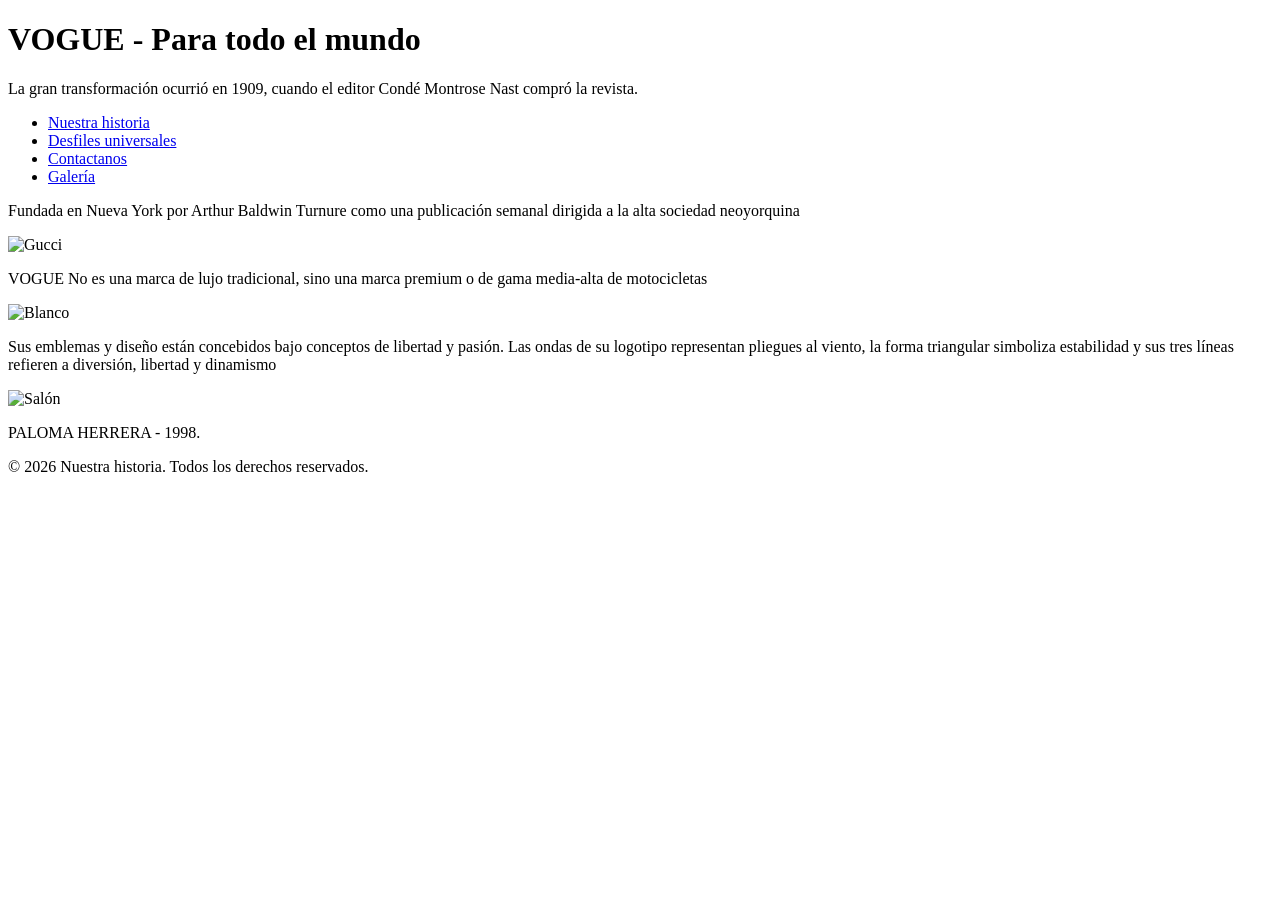
==== index.html @ 928a62a8 "Add files via upload" ====
<!DOCTYPE html>
<html lang="en">
<head>
    <meta charset="UTF-8">
    <meta name="viewport" content="width=device-width, initial-scale=1.0">
    <title>VOGUE</title>
</head>
<h1>VOGUE - Para todo el mundo </H1>
    <p>
        La gran transformación ocurrió en 1909, cuando el editor Condé Montrose Nast compró la revista.
        </p>

<body>
    <nav>   
        <ul>
            <li><a href="nuestra historia.html">Nuestra historia</a></li>
            <li><a href="desfiles universales.html">Desfiles universales</a></li>
            <li><a href="contactanos.html">Contactanos</a></li>
            <li><a href="galeria.html">Galería</a></li>
            
      </li>
        </ul>
        </nav>

    <main>
        <!--dato de color-->
        <p>  
          Fundada en Nueva York por Arthur Baldwin Turnure como una publicación semanal dirigida a la alta sociedad neoyorquina
        </p>
     
<section>
  <article>
    <img src="./pages/imagenes/gucci.png" alt="Gucci" width="1500">
    <p> 
        VOGUE No es una marca de lujo tradicional, sino una marca premium o de gama media-alta de motocicletas
    </p>


    <img src="./pages/imagenes/blanco.png" alt="Blanco" width="1500">

    <p> 
        Sus emblemas y diseño están concebidos bajo conceptos de libertad y pasión. Las ondas de su logotipo representan pliegues al viento, la forma triangular simboliza estabilidad y sus tres líneas refieren a diversión, libertad y dinamismo
     </p>
     
    <img src="./pages/imagenes/salon.png" alt="Salón" width="1500">
    <p>
       PALOMA HERRERA - 1998.
    </p>

        </section>
    


<footer>
    <p> &copy; 2026 Nuestra historia. Todos los derechos reservados.</p>
      <nav>
        <a href="https://www.instagram.com/" target="_blank" 

</footer>
</p>
</body>
</html>
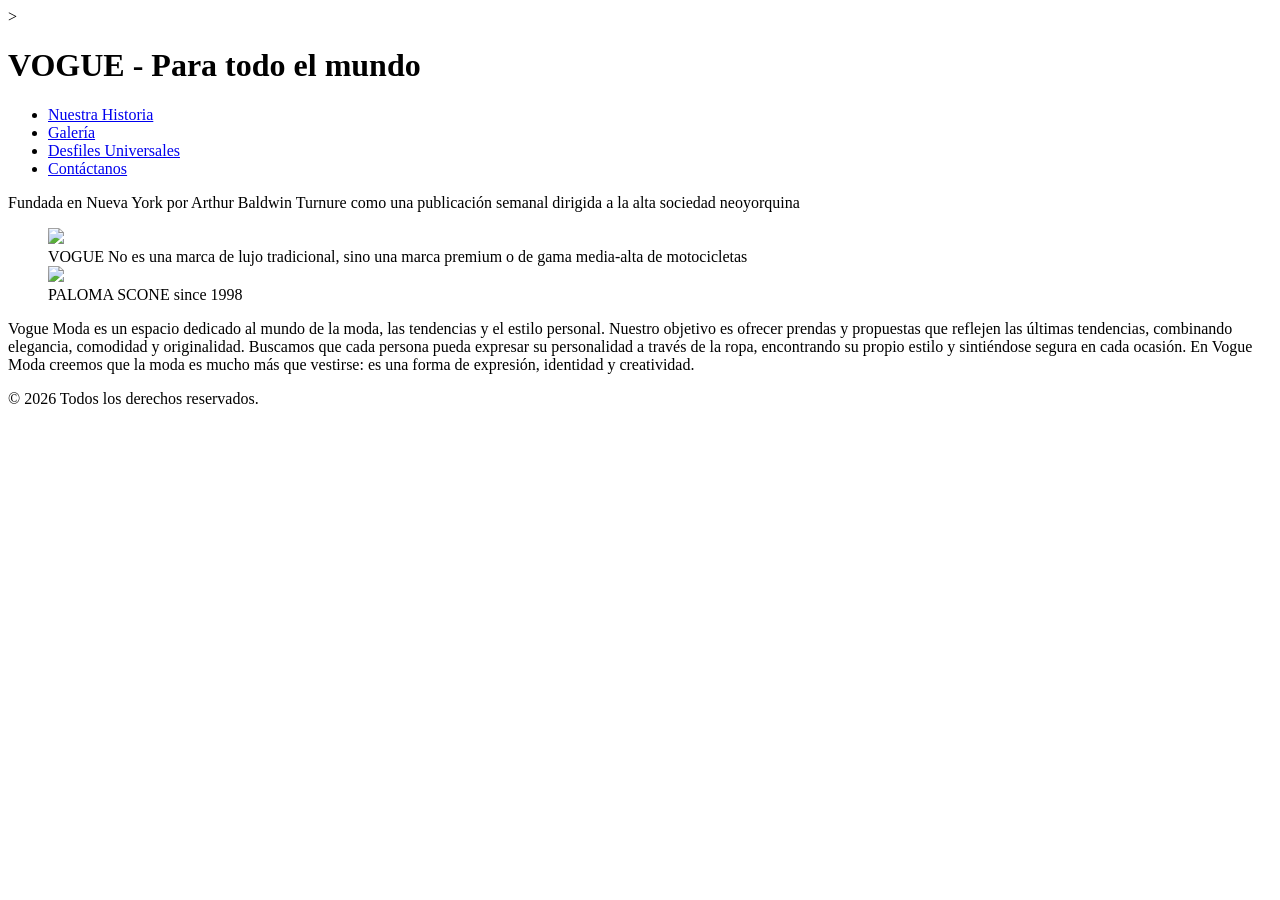
==== commit 3046a3cd: "Add files via upload" ====
--- a/index.html
+++ b/index.html
@@ -5,59 +5,37 @@
     <meta name="viewport" content="width=device-width, initial-scale=1.0">
     <title>VOGUE</title>
 </head>
-<h1>VOGUE - Para todo el mundo </H1>
-    <p>
-        La gran transformación ocurrió en 1909, cuando el editor Condé Montrose Nast compró la revista.
-        </p>
-
 <body>
-    <nav>   
+    ><header>
+    <h1>VOGUE - Para todo el mundo </h1>
+    <!--dato de color-->
+    <nav>  
         <ul>
-            <li><a href="nuestra historia.html">Nuestra historia</a></li>
-            <li><a href="desfiles universales.html">Desfiles universales</a></li>
-            <li><a href="contactanos.html">Contactanos</a></li>
-            <li><a href="galeria.html">Galería</a></li>
-            
-      </li>
+          <li><a href="pages/nuestra historia.html" target="_blank">Nuestra Historia</a></li>
+          <li><a href="pages/galeria.html" target="_blank">Galería</a></li>
+          <li><a href="pages/desfiles universales.html" target="_blank">Desfiles Universales</a></li>
+          <li><a href="pages/contactanos.html" target="_blank">Contáctanos</a></li>
         </ul>
         </nav>
+        </header>
 
     <main>
-        <!--dato de color-->
-        <p>  
-          Fundada en Nueva York por Arthur Baldwin Turnure como una publicación semanal dirigida a la alta sociedad neoyorquina
-        </p>
-     
-<section>
-  <article>
-    <img src="./pages/imagenes/gucci.png" alt="Gucci" width="1500">
-    <p> 
-        VOGUE No es una marca de lujo tradicional, sino una marca premium o de gama media-alta de motocicletas
-    </p>
+        <section id="VOGUE Y MUCHO MÁS"
+        <h2>Fundada en Nueva York por Arthur Baldwin Turnure como una publicación semanal dirigida a la alta sociedad neoyorquina</h2>
+        <figure>    
+            <img src="./pages/imagenes/gucci.png">
+            <figcaption> VOGUE No es una marca de lujo tradicional, sino una marca premium o de gama media-alta de motocicletas   </figcaption>
+            <img src="./pages/imagenes/blanco.png">
+            <figcaption> PALOMA SCONE since 1998</figcaption>
+        </figure>
+        <p> Vogue Moda es un espacio dedicado al mundo de la moda, las tendencias y el estilo personal. Nuestro objetivo es ofrecer prendas y propuestas que reflejen las últimas tendencias, combinando elegancia, comodidad y originalidad. Buscamos que cada persona pueda expresar su personalidad a través de la ropa, encontrando su propio estilo y sintiéndose segura en cada ocasión.
+        En Vogue Moda creemos que la moda es mucho más que vestirse: es una forma de expresión, identidad y creatividad.</p>
+        </section>
+    </main>
 
-
-    <img src="./pages/imagenes/blanco.png" alt="Blanco" width="1500">
-
-    <p> 
-        Sus emblemas y diseño están concebidos bajo conceptos de libertad y pasión. Las ondas de su logotipo representan pliegues al viento, la forma triangular simboliza estabilidad y sus tres líneas refieren a diversión, libertad y dinamismo
-     </p>
-     
-    <img src="./pages/imagenes/salon.png" alt="Salón" width="1500">
-    <p>
-       PALOMA HERRERA - 1998.
-    </p>
-
-        </section>
-    
-
-
-<footer>
-    <p> &copy; 2026 Nuestra historia. Todos los derechos reservados.</p>
-      <nav>
-        <a href="https://www.instagram.com/" target="_blank" 
-
-</footer>
-</p>
+    <footer>
+    <p>&copy; 2026 Todos los derechos reservados.</p>
+    </footer>
 </body>
 </html>
 
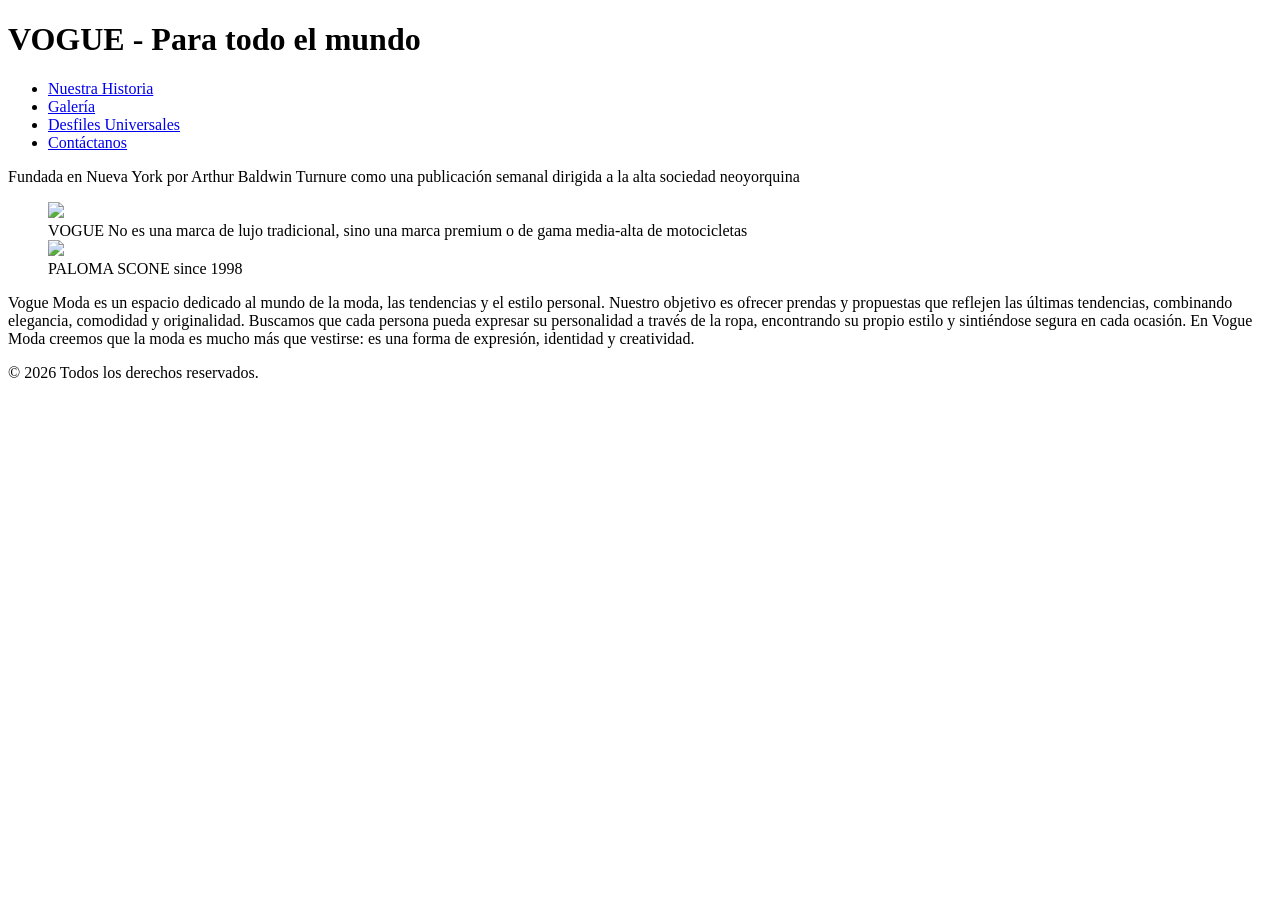
==== commit fdb83ada: "Add files via upload" ====
--- a/index.html
+++ b/index.html
@@ -6,15 +6,15 @@
     <title>VOGUE</title>
 </head>
 <body>
-    ><header>
+    <header>
     <h1>VOGUE - Para todo el mundo </h1>
     <!--dato de color-->
     <nav>  
         <ul>
-          <li><a href="pages/nuestra historia.html" target="_blank">Nuestra Historia</a></li>
-          <li><a href="pages/galeria.html" target="_blank">Galería</a></li>
-          <li><a href="pages/desfiles universales.html" target="_blank">Desfiles Universales</a></li>
-          <li><a href="pages/contactanos.html" target="_blank">Contáctanos</a></li>
+          <li><a href="pages/nuestra historia.html">Nuestra Historia</a></li>
+          <li><a href="pages/galeria.html">Galería</a></li>
+          <li><a href="pages/desfiles universales.html">Desfiles Universales</a></li>
+          <li><a href="pages/contactanos.html">Contáctanos</a></li>
         </ul>
         </nav>
         </header>
@@ -37,5 +37,4 @@
     <p>&copy; 2026 Todos los derechos reservados.</p>
     </footer>
 </body>
-</html>
-
+</html>
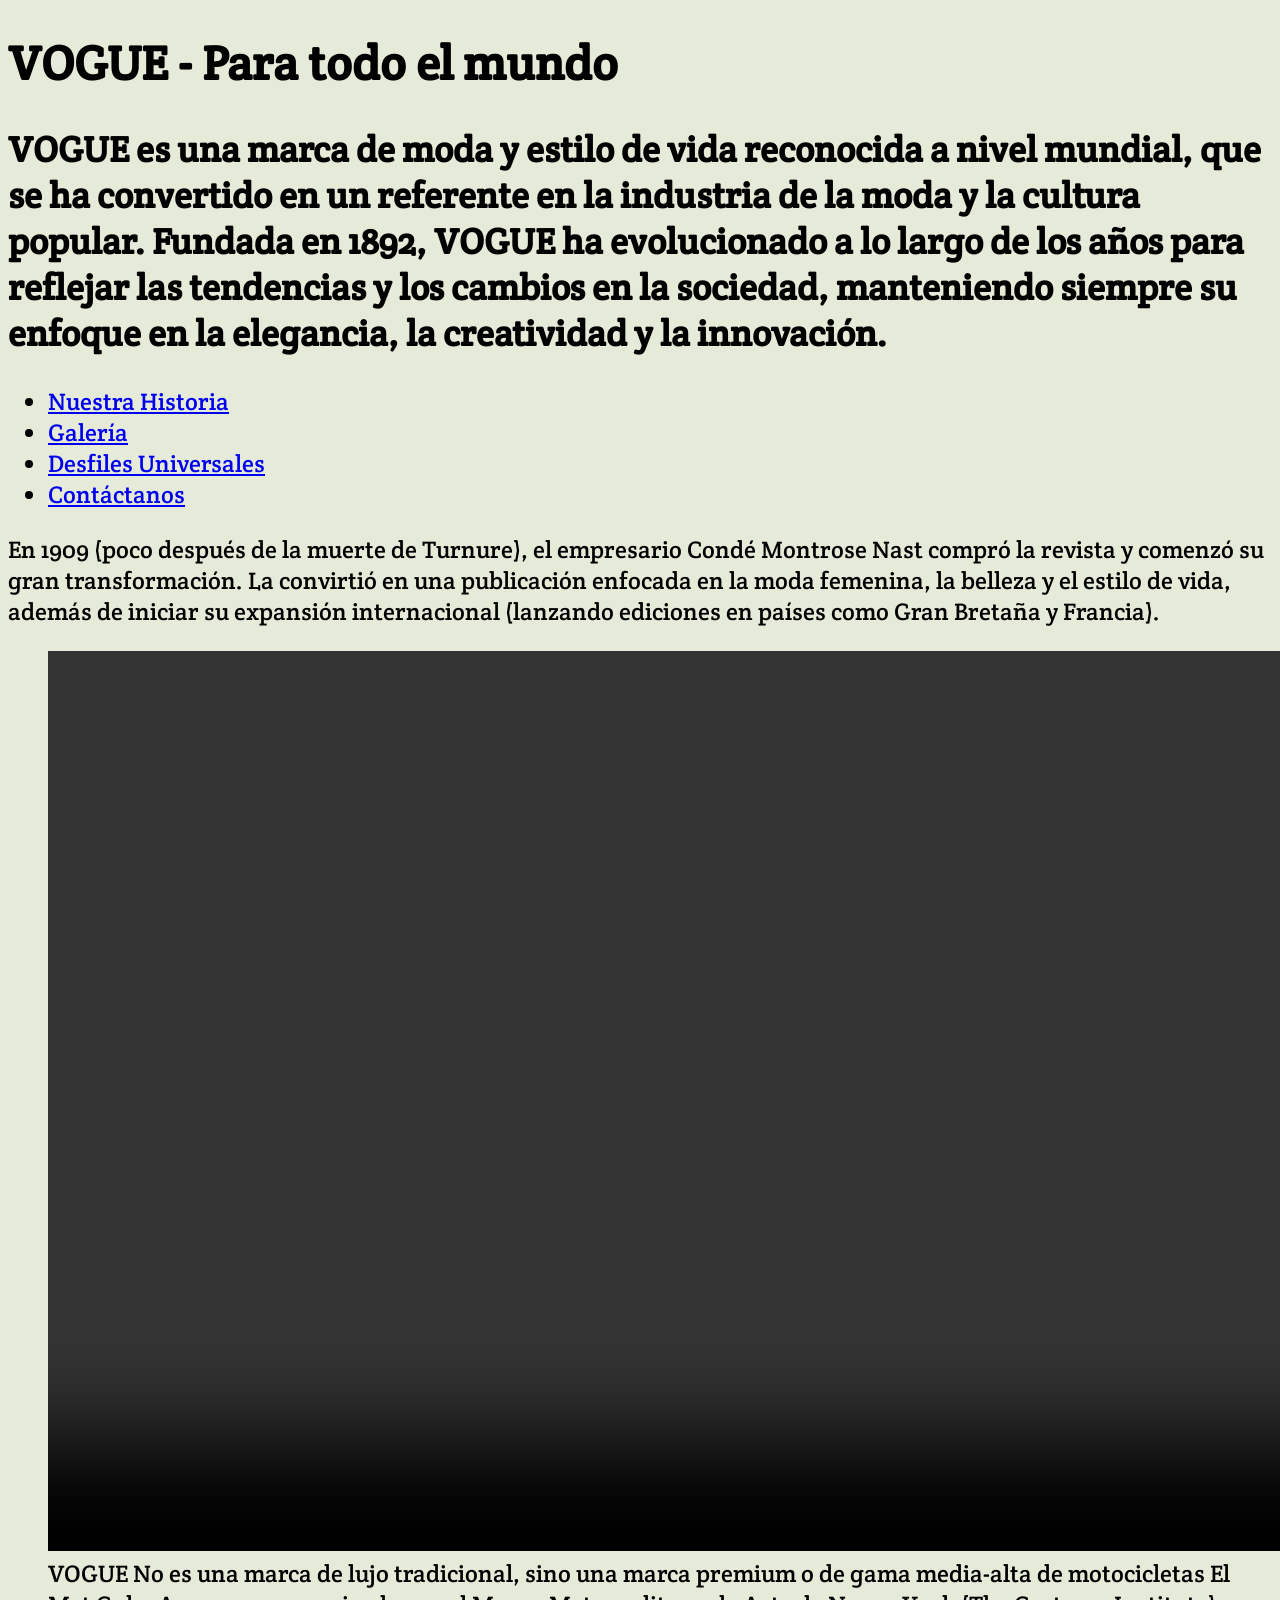
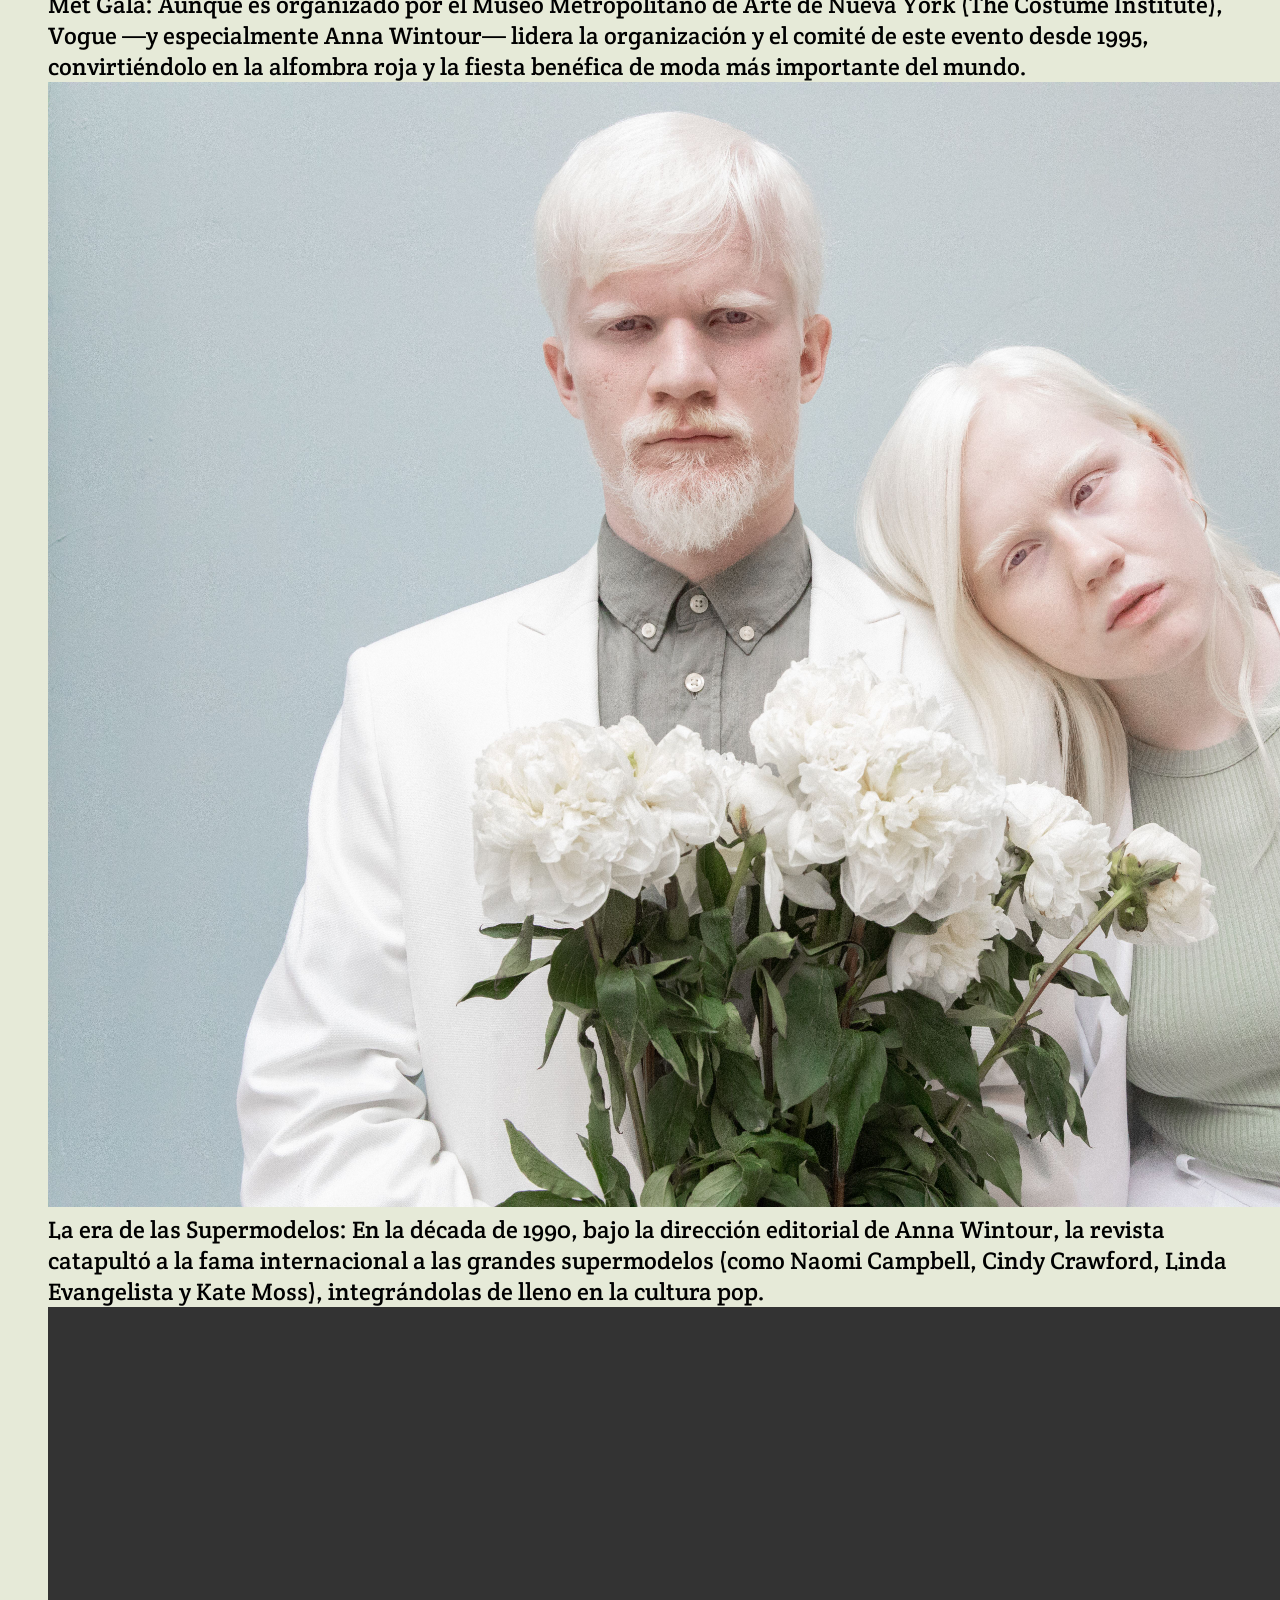
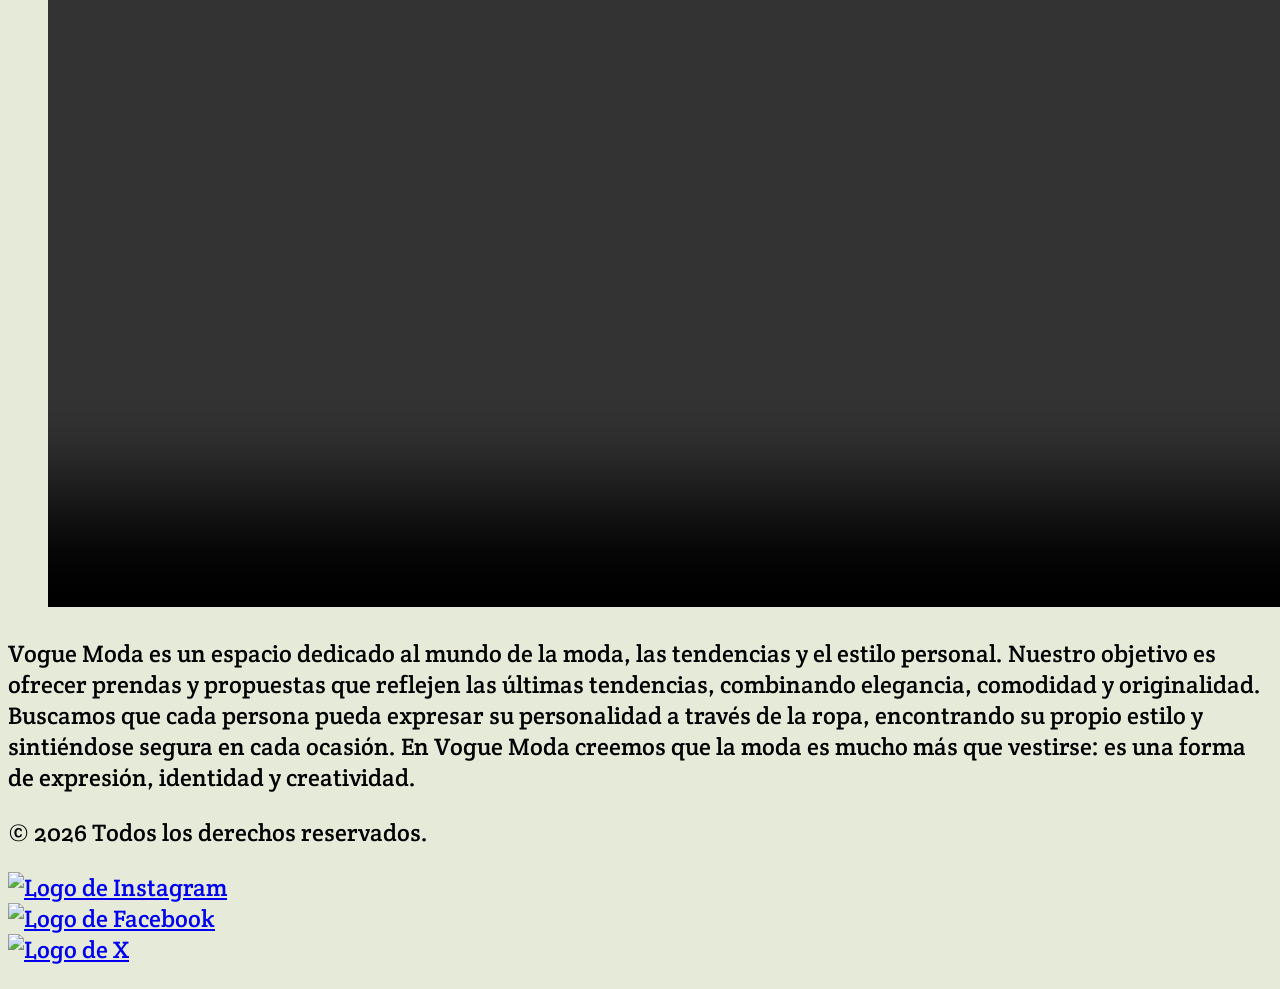
==== commit 63ee27e5: "Add files via upload" ====
--- a/index.html
+++ b/index.html
@@ -4,10 +4,12 @@
     <meta charset="UTF-8">
     <meta name="viewport" content="width=device-width, initial-scale=1.0">
     <title>VOGUE</title>
+    <link rel="stylesheet" href="styles/styles.css">
 </head>
 <body>
     <header>
-    <h1>VOGUE - Para todo el mundo </h1>
+    <h1 class="titulo-principal">VOGUE - Para todo el mundo </h1>
+    <h2>VOGUE es una marca de moda y estilo de vida reconocida a nivel mundial, que se ha convertido en un referente en la industria de la moda y la cultura popular. Fundada en 1892, VOGUE ha evolucionado a lo largo de los años para reflejar las tendencias y los cambios en la sociedad, manteniendo siempre su enfoque en la elegancia, la creatividad y la innovación.</h2>   
     <!--dato de color-->
     <nav>  
         <ul>
@@ -21,20 +23,40 @@
 
     <main>
         <section id="VOGUE Y MUCHO MÁS"
-        <h2>Fundada en Nueva York por Arthur Baldwin Turnure como una publicación semanal dirigida a la alta sociedad neoyorquina</h2>
+        <h2>En 1909 (poco después de la muerte de Turnure), el empresario Condé Montrose Nast compró la revista y comenzó su gran transformación. La convirtió en una publicación enfocada en la moda femenina, la belleza y el estilo de vida, además de iniciar su expansión internacional (lanzando ediciones en países como Gran Bretaña y Francia).</h2>
         <figure>    
-            <img src="./pages/imagenes/gucci.png">
-            <figcaption> VOGUE No es una marca de lujo tradicional, sino una marca premium o de gama media-alta de motocicletas   </figcaption>
-            <img src="./pages/imagenes/blanco.png">
-            <figcaption> PALOMA SCONE since 1998</figcaption>
+            <video class ="video" src="./assets/video3.png.mp4" controls></video>
+            <figcaption> VOGUE No es una marca de lujo tradicional, sino una marca premium o de gama media-alta de motocicletas
+                El Met Gala: Aunque es organizado por el Museo Metropolitano de Arte de Nueva York (The Costume Institute), Vogue —y especialmente Anna Wintour— lidera la organización y el comité de este evento desde 1995, convirtiéndolo en la alfombra roja y la fiesta benéfica de moda más importante del mundo. </figcaption>
+            <img class="blanco" src="./assets/change.png.jpg" alt="Logo de Blanco">
+            <figcaption> La era de las Supermodelos: En la década de 1990, bajo la dirección editorial de Anna Wintour, la revista catapultó a la fama internacional a las grandes supermodelos (como Naomi Campbell, Cindy Crawford, Linda Evangelista y Kate Moss), integrándolas de lleno en la cultura pop.</figcaption>
+            <video class="video" src="./assets/playa.png.mp4" controls></video>
+    
         </figure>
         <p> Vogue Moda es un espacio dedicado al mundo de la moda, las tendencias y el estilo personal. Nuestro objetivo es ofrecer prendas y propuestas que reflejen las últimas tendencias, combinando elegancia, comodidad y originalidad. Buscamos que cada persona pueda expresar su personalidad a través de la ropa, encontrando su propio estilo y sintiéndose segura en cada ocasión.
         En Vogue Moda creemos que la moda es mucho más que vestirse: es una forma de expresión, identidad y creatividad.</p>
         </section>
     </main>
 
-    <footer>
+  <footer>
     <p>&copy; 2026 Todos los derechos reservados.</p>
-    </footer>
+    <ul>
+        <li>
+            <a href="https://www.instagram.com/" target="_blank">
+                <img src="./assets/instagram.png" alt="Logo de Instagram" class="rrss">
+            </a>
+        </li>
+        <li>
+            <a href="https://www.facebook.com/" target="_blank">
+                <img src="./assets/facebook.png" alt="Logo de Facebook" class="rrss">
+            </a>
+        </li>
+        <li>
+            <a href="https://x.com/?lang=es" target="_blank">
+                <img src="./assets/x.png" alt="Logo de X" class="rrss"> 
+            </a>
+        </li>
+    </ul>
+</footer>
 </body>
-</html>+</html> 
--- a/styles/styles.css
+++ b/styles/styles.css
@@ -0,0 +1,34 @@
+@import url('https://fonts.googleapis.com/css2?family=Comfortaa:wght@300..700&family=Crete+Round:ital@0;1&family=DM+Serif+Display:ital@0;1&family=Lilex:ital,wght@0,100..700;1,100..700&family=Maitree:wght@200;300;400;500;600;700&family=Montserrat:ital,wght@0,100..900;1,100..900&family=Oswald:wght@200..700&display=swap');@import url('https://fonts.googleapis.com/css2?family=Comfortaa:wght@300..700&family=Crete+Round:ital@0;1&family=DM+Serif+Display:ital@0;1&family=Lilex:ital,wght@0,100..700;1,100..700&family=Maitree:wght@200;300;400;500;600;700&family=Oswald:wght@200..700&display=swap');@import url('https://fonts.googleapis.com/css2?family=Comfortaa:wght@300..700&family=Crete+Round:ital@0;1&family=DM+Serif+Display:ital@0;1&family=Lilex:ital,wght@0,100..700;1,100..700&family=Oswald:wght@200..700&display=swap');@import url('https://fonts.googleapis.com/css2?family=Crete+Round:ital@0;1&family=DM+Serif+Display:ital@0;1&family=Lilex:ital,wght@0,100..700;1,100..700&family=Oswald:wght@200..700&display=swap');@import url('https://fonts.googleapis.com/css2?family=Crete+Round:ital@0;1&family=DM+Serif+Display:ital@0;1&family=Oswald:wght@200..700&display=swap');@import url('https://fonts.googleapis.com/css2?family=Crete+Round:ital@0;1&family=Oswald:wght@200..700&display=swap');@import url('https://fonts.googleapis.com/css2?family=Glory:ital,wght@0,100..800;1,100..800&display=swap');@import url('https://fonts.googleapis.com/css2?family=Libre+Caslon+Condensed:ital,wght@0,400..700;1,400..700&display=swap');@import url('https://fonts.googleapis.com/css2?family=Great+Vibes&display=swap');@import url('https://fonts.googleapis.com/css2?family=Great+Vibes&family=Libre+Caslon+Condensed:ital,wght@0,400..700;1,400..700&display=swap');
+
+
+:root {
+ /* Definimos una base limpia */
+ font-size: 16px;
+}
+
+body {
+    background-color: #e2e7d2da;
+    font-family: "Crete Round", sans-serif;
+    font-size: 1.5rem;
+    font-weight: 400;
+}
+
+img {
+    height: 125vh;
+    width: auto;
+}
+
+video {
+  height: 100vh;
+  width: auto;
+}
+
+.rrss{
+    height: 5vh;
+    width: auto;    
+
+}
+footer ul {
+    list-style: none;
+    padding: 0;
+}
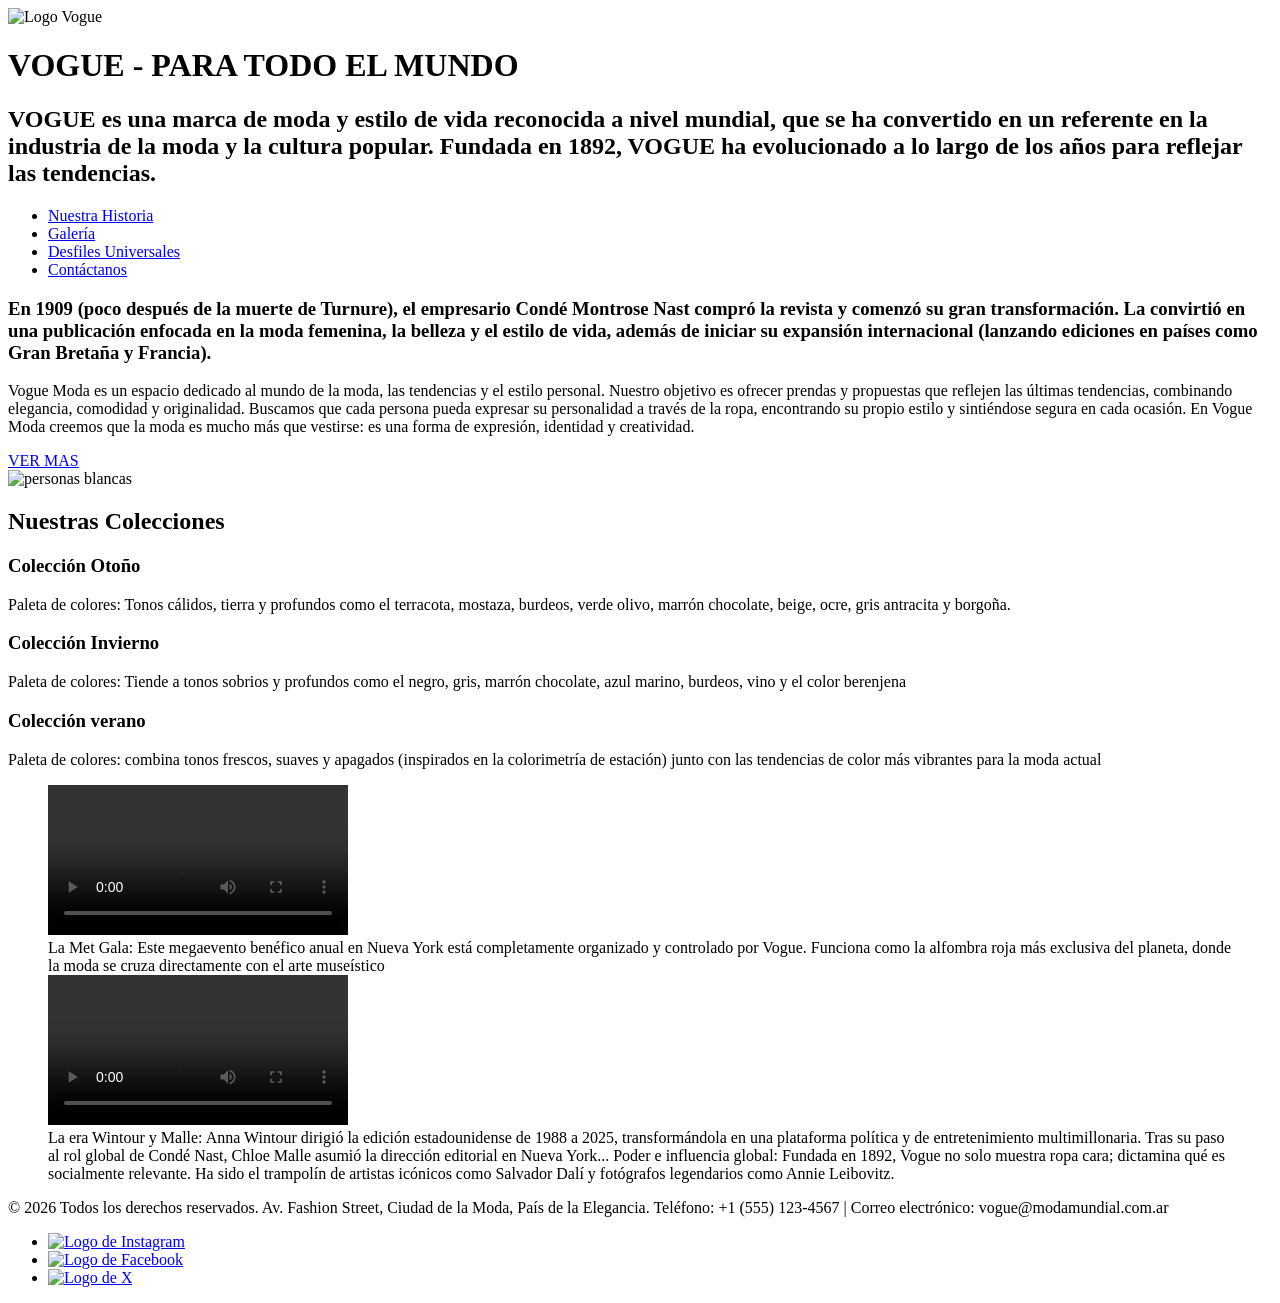
==== commit cc23e650: "Add files via upload" ====
--- a/index.html
+++ b/index.html
@@ -4,42 +4,76 @@
     <meta charset="UTF-8">
     <meta name="viewport" content="width=device-width, initial-scale=1.0">
     <title>VOGUE</title>
-    <link rel="stylesheet" href="styles/styles.css">
+    <link rel="stylesheet" href="style/style.css">
+
+    <link rel="icon" href="./assets/logo.png" type="image/png">
 </head>
-<body>
+<body> 
     <header>
-    <h1 class="titulo-principal">VOGUE - Para todo el mundo </h1>
-    <h2>VOGUE es una marca de moda y estilo de vida reconocida a nivel mundial, que se ha convertido en un referente en la industria de la moda y la cultura popular. Fundada en 1892, VOGUE ha evolucionado a lo largo de los años para reflejar las tendencias y los cambios en la sociedad, manteniendo siempre su enfoque en la elegancia, la creatividad y la innovación.</h2>   
-    <!--dato de color-->
-    <nav>  
+         <img src="./assets/logo.img" alt="Logo Vogue" class="logo">
+
+     <div class="header-textos">  
+         <h1 class="titulo-principal">VOGUE - PARA TODO EL MUNDO</h1>
+         <h2>VOGUE es una marca de moda y estilo de vida reconocida a nivel mundial, que se ha convertido en un referente en la industria de la moda y la cultura popular. Fundada en 1892, VOGUE ha evolucionado a lo largo de los años para reflejar las tendencias.</h2>   
+     </div>
+         <!--dato de color-->
+    <nav class="navbar">  
         <ul>
-          <li><a href="pages/nuestra historia.html">Nuestra Historia</a></li>
+          <li><a href="pages/nuestra-historia.html">Nuestra Historia</a></li>
           <li><a href="pages/galeria.html">Galería</a></li>
-          <li><a href="pages/desfiles universales.html">Desfiles Universales</a></li>
+          <li><a href="pages/desfiles-universales.html">Desfiles Universales</a></li>
           <li><a href="pages/contactanos.html">Contáctanos</a></li>
         </ul>
-        </nav>
-        </header>
+    </nav>
+</header>
 
-    <main>
-        <section id="VOGUE Y MUCHO MÁS"
-        <h2>En 1909 (poco después de la muerte de Turnure), el empresario Condé Montrose Nast compró la revista y comenzó su gran transformación. La convirtió en una publicación enfocada en la moda femenina, la belleza y el estilo de vida, además de iniciar su expansión internacional (lanzando ediciones en países como Gran Bretaña y Francia).</h2>
-        <figure>    
-            <video class ="video" src="./assets/video3.png.mp4" controls></video>
-            <figcaption> VOGUE No es una marca de lujo tradicional, sino una marca premium o de gama media-alta de motocicletas
-                El Met Gala: Aunque es organizado por el Museo Metropolitano de Arte de Nueva York (The Costume Institute), Vogue —y especialmente Anna Wintour— lidera la organización y el comité de este evento desde 1995, convirtiéndolo en la alfombra roja y la fiesta benéfica de moda más importante del mundo. </figcaption>
-            <img class="blanco" src="./assets/change.png.jpg" alt="Logo de Blanco">
-            <figcaption> La era de las Supermodelos: En la década de 1990, bajo la dirección editorial de Anna Wintour, la revista catapultó a la fama internacional a las grandes supermodelos (como Naomi Campbell, Cindy Crawford, Linda Evangelista y Kate Moss), integrándolas de lleno en la cultura pop.</figcaption>
-            <video class="video" src="./assets/playa.png.mp4" controls></video>
-    
-        </figure>
-        <p> Vogue Moda es un espacio dedicado al mundo de la moda, las tendencias y el estilo personal. Nuestro objetivo es ofrecer prendas y propuestas que reflejen las últimas tendencias, combinando elegancia, comodidad y originalidad. Buscamos que cada persona pueda expresar su personalidad a través de la ropa, encontrando su propio estilo y sintiéndose segura en cada ocasión.
-        En Vogue Moda creemos que la moda es mucho más que vestirse: es una forma de expresión, identidad y creatividad.</p>
-        </section>
-    </main>
+<main>
+     <section class="hero">
+            <div class="hero-texto">
+                <h3> En 1909 (poco después de la muerte de Turnure), el empresario Condé Montrose Nast compró la revista y comenzó su gran transformación. La convirtió en una publicación enfocada en la moda femenina, la belleza y el estilo de vida, además de iniciar su expansión internacional (lanzando ediciones en países como Gran Bretaña y Francia).</h3>
+                <p> Vogue Moda es un espacio dedicado al mundo de la moda, las tendencias y el estilo personal. Nuestro objetivo es ofrecer prendas y propuestas que reflejen las últimas tendencias, combinando elegancia, comodidad y originalidad. Buscamos que cada persona pueda expresar su personalidad a través de la ropa, encontrando su propio estilo y sintiéndose segura en cada ocasión.
+                    En Vogue Moda creemos que la moda es mucho más que vestirse: es una forma de expresión, identidad y creatividad.</p>
+                <a href="pages/nuestra-historia.html" class="hero-boton">VER MAS</a>
+            </div>
+            
+           <div class="hero-imagen">
+             <img class="blanco" src="./assets/change.img" alt="personas blancas">
+        </div>
+     </section>
+
+     <section class="home-colecciones">
+        <h2>Nuestras Colecciones</h2>
+        <div class="cards">
+            <div class="card">
+                <h3>Colección Otoño</h3>
+                <p>Paleta de colores: Tonos cálidos, tierra y profundos como el terracota, mostaza, burdeos, verde olivo, marrón chocolate, beige, ocre, gris antracita y borgoña. </p>
+            </div>
+            <div class="card">
+                <h3>Colección Invierno</h3>
+                <p>Paleta de colores: Tiende a tonos sobrios y profundos como el negro, gris, marrón chocolate, azul marino, burdeos, vino y el color berenjena</p>
+            </div>
+            <div class="card">
+                <h3>Colección verano</h3>
+                <p>Paleta de colores: combina tonos frescos, suaves y apagados (inspirados en la colorimetría de estación) junto con las tendencias de color más vibrantes para la moda actual</p>
+        </div>
+    </section>
+</main>
+
+         <section class="multimedia">
+         <figure>
+        <!-- Primer video -->
+        <video class="video" src="./assets/video3.png.mp4" controls></video>
+        <figcaption>La Met Gala: Este megaevento benéfico anual en Nueva York está completamente organizado y controlado por Vogue. Funciona como la alfombra roja más exclusiva del planeta, donde la moda se cruza directamente con el arte museístico</figcaption>
+
+        <!-- Segundo video -->
+        <video class="video" src="./assets/playa.png.mp4" controls></video>
+        <figcaption> La era Wintour y Malle: Anna Wintour dirigió la edición estadounidense de 1988 a 2025, transformándola en una plataforma política y de entretenimiento multimillonaria. Tras su paso al rol global de Condé Nast, Chloe Malle asumió la dirección editorial en Nueva York... Poder e influencia global: Fundada en 1892, Vogue no solo muestra ropa cara; dictamina qué es socialmente relevante. Ha sido el trampolín de artistas icónicos como Salvador Dalí y fotógrafos legendarios como Annie Leibovitz.</figcaption>
+    </figure>
+</section>
 
   <footer>
-    <p>&copy; 2026 Todos los derechos reservados.</p>
+    <p>&copy; 2026 Todos los derechos reservados. Av. Fashion Street, Ciudad de la Moda, País de la Elegancia. Teléfono: +1 (555) 123-4567 | Correo electrónico: vogue@modamundial.com.ar
+    </p>
     <ul>
         <li>
             <a href="https://www.instagram.com/" target="_blank">
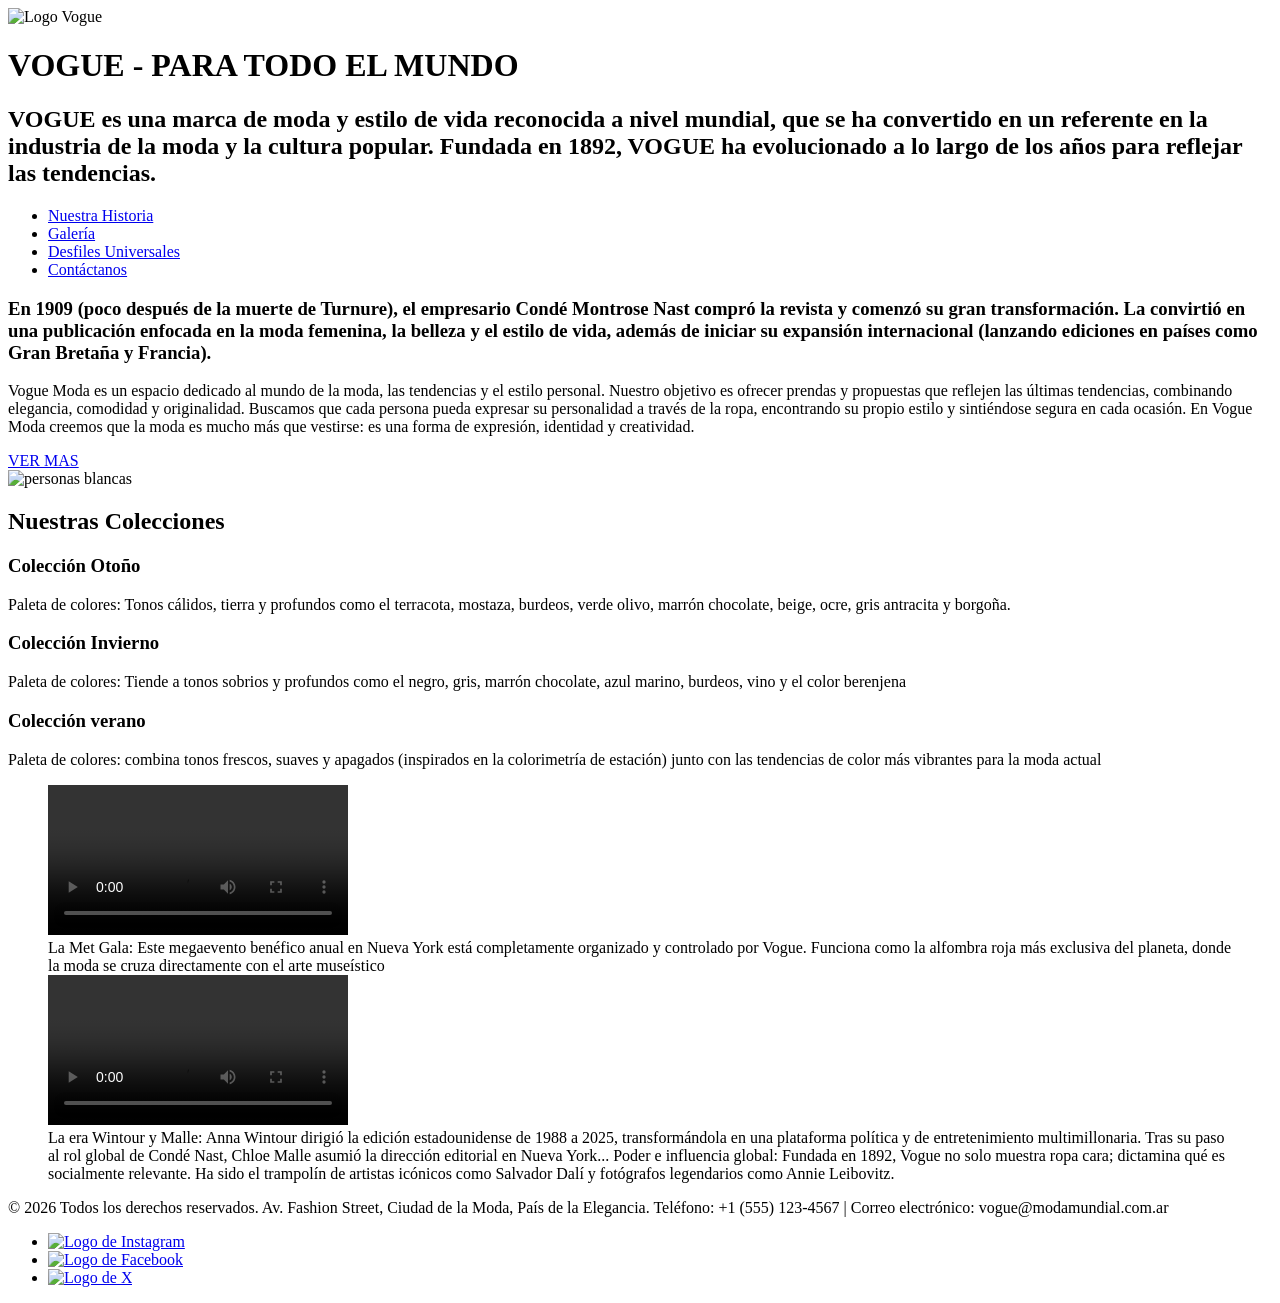
==== commit b6e0376e: "Add files via upload" ====
--- a/index.html
+++ b/index.html
@@ -4,13 +4,13 @@
     <meta charset="UTF-8">
     <meta name="viewport" content="width=device-width, initial-scale=1.0">
     <title>VOGUE</title>
-    <link rel="stylesheet" href="style/style.css">
+    <link rel="stylesheet" href="./style/style.css">
 
     <link rel="icon" href="./assets/logo.png" type="image/png">
 </head>
 <body> 
     <header>
-         <img src="./assets/logo.img" alt="Logo Vogue" class="logo">
+         <img src="./assets/logo.jpg" alt="Logo Vogue" class="logo">
 
      <div class="header-textos">  
          <h1 class="titulo-principal">VOGUE - PARA TODO EL MUNDO</h1>
@@ -37,7 +37,7 @@
             </div>
             
            <div class="hero-imagen">
-             <img class="blanco" src="./assets/change.img" alt="personas blancas">
+             <img class="blanco" src="./assets/change.jpg" alt="personas blancas">
         </div>
      </section>
 
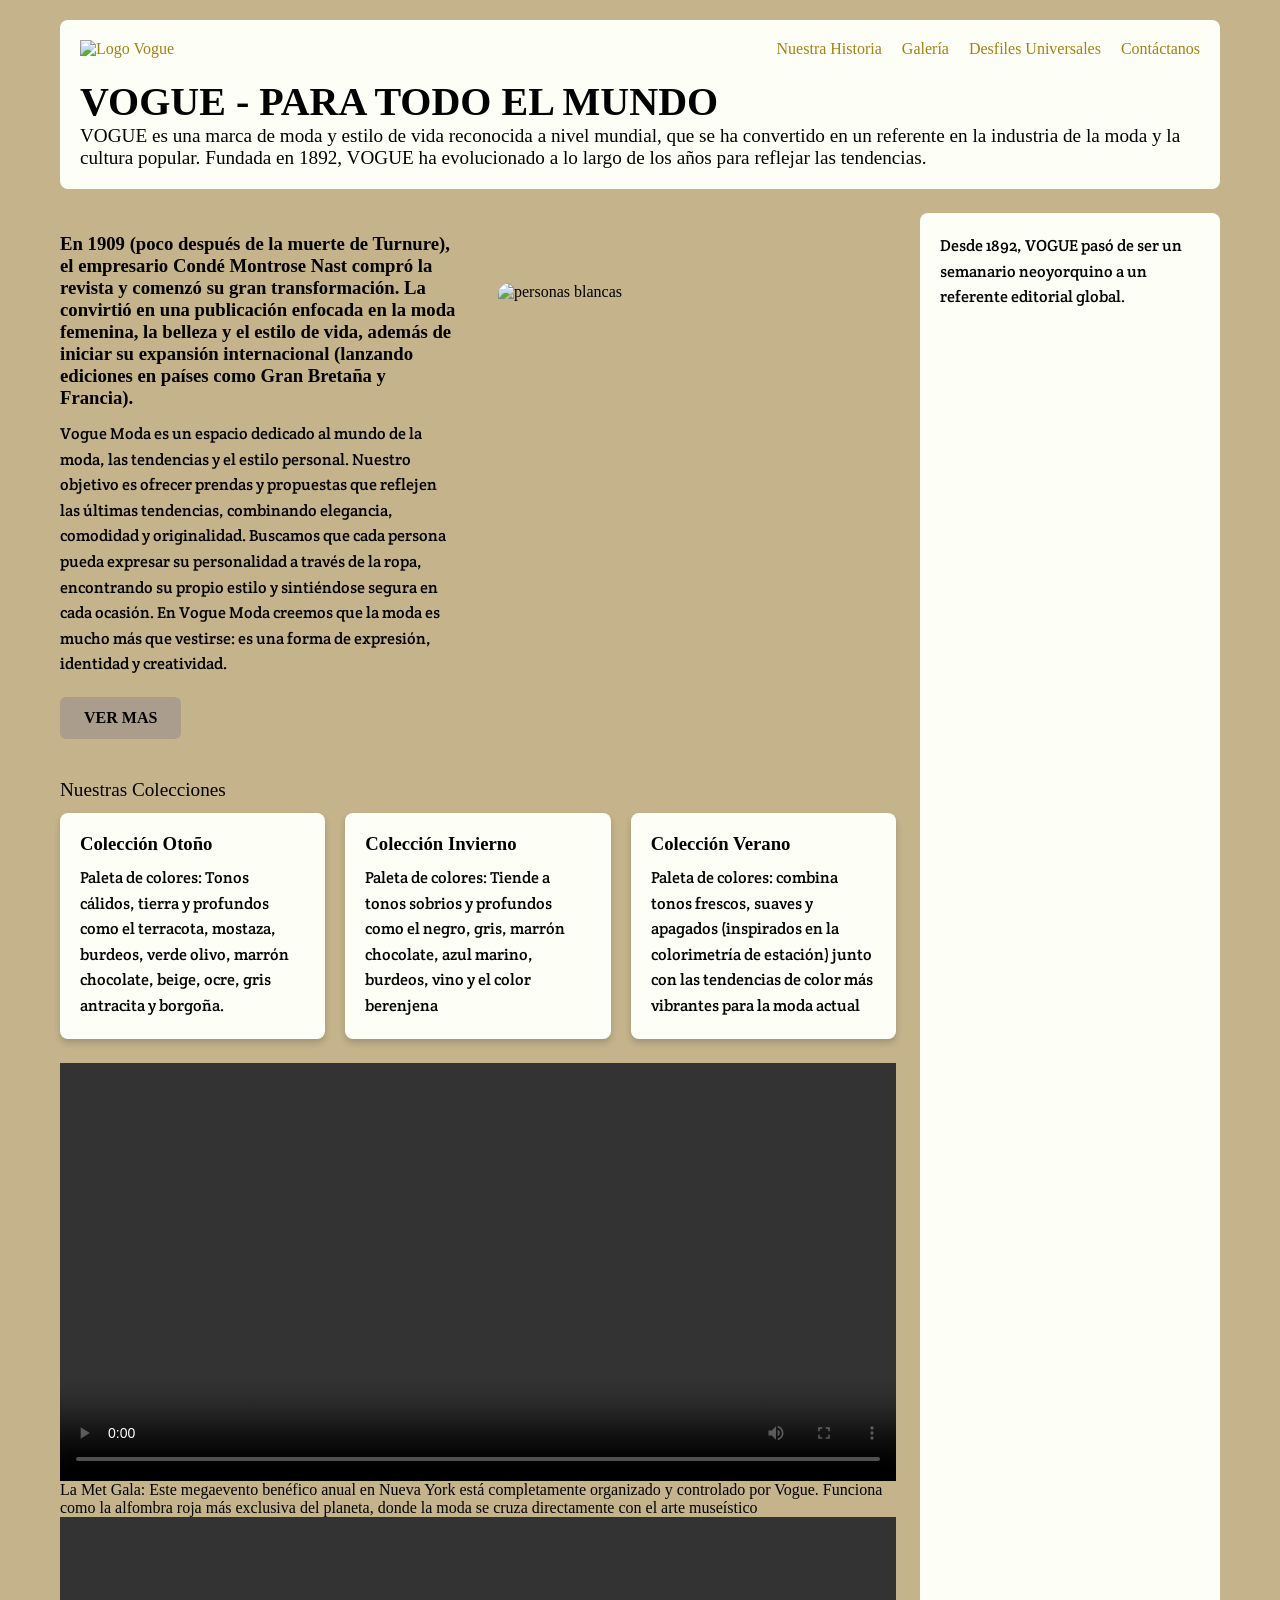
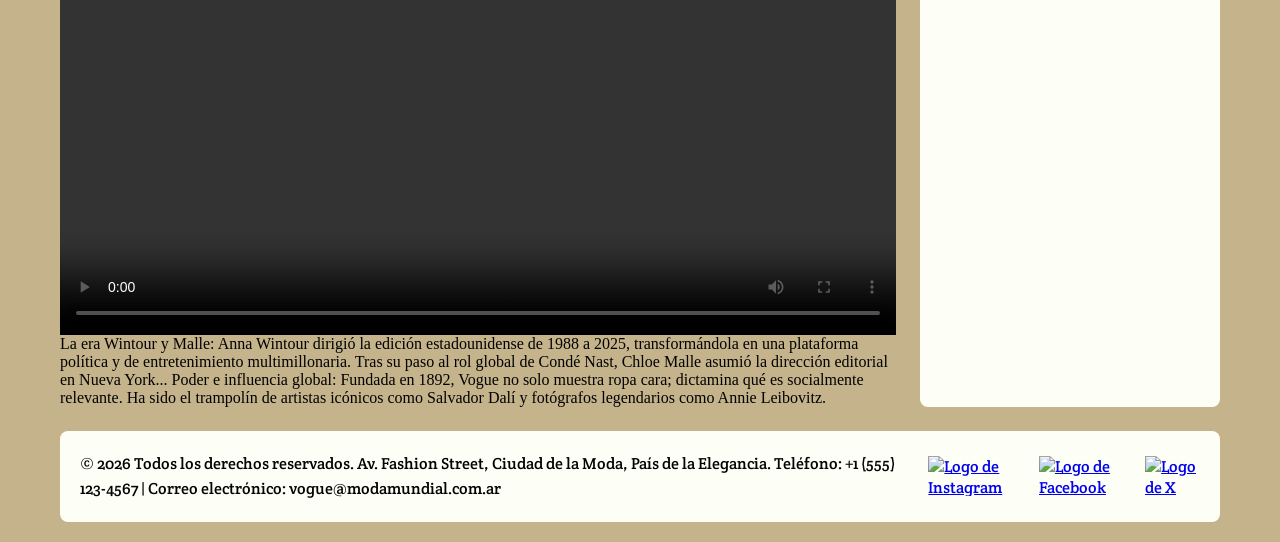
==== commit e4a6900d: "Add files via upload" ====
--- a/index.html
+++ b/index.html
@@ -1,96 +1,110 @@
 <!DOCTYPE html>
-<html lang="en">
+<html lang="es">
 <head>
     <meta charset="UTF-8">
     <meta name="viewport" content="width=device-width, initial-scale=1.0">
     <title>VOGUE</title>
+    <!-- Ajustá a ./style.css si sacás style.css de la carpeta style -->
     <link rel="stylesheet" href="./style/style.css">
-
     <link rel="icon" href="./assets/logo.png" type="image/png">
 </head>
-<body> 
-    <header>
-         <img src="./assets/logo.jpg" alt="Logo Vogue" class="logo">
+<body>
+    <!-- CONTENEDOR GRID MAESTRO -->
+    <div class="page-grid">
 
-     <div class="header-textos">  
-         <h1 class="titulo-principal">VOGUE - PARA TODO EL MUNDO</h1>
-         <h2>VOGUE es una marca de moda y estilo de vida reconocida a nivel mundial, que se ha convertido en un referente en la industria de la moda y la cultura popular. Fundada en 1892, VOGUE ha evolucionado a lo largo de los años para reflejar las tendencias.</h2>   
-     </div>
-         <!--dato de color-->
-    <nav class="navbar">  
-        <ul>
-          <li><a href="pages/nuestra-historia.html">Nuestra Historia</a></li>
-          <li><a href="pages/galeria.html">Galería</a></li>
-          <li><a href="pages/desfiles-universales.html">Desfiles Universales</a></li>
-          <li><a href="pages/contactanos.html">Contáctanos</a></li>
-        </ul>
-    </nav>
-</header>
+        <!-- ÁREA GRID: header -->
+        <header class="grid-header">
+            <!-- NAVBAR FLEXBOX: solo 2 hijos directos (logo y menú) -->
+            <nav class="navbar">
+                <a href="./index.html" class="nav-logo">
+                    <img src="./assets/logo.jpg" alt="Logo Vogue" class="logo">
+                </a>
 
-<main>
-     <section class="hero">
-            <div class="hero-texto">
-                <h3> En 1909 (poco después de la muerte de Turnure), el empresario Condé Montrose Nast compró la revista y comenzó su gran transformación. La convirtió en una publicación enfocada en la moda femenina, la belleza y el estilo de vida, además de iniciar su expansión internacional (lanzando ediciones en países como Gran Bretaña y Francia).</h3>
-                <p> Vogue Moda es un espacio dedicado al mundo de la moda, las tendencias y el estilo personal. Nuestro objetivo es ofrecer prendas y propuestas que reflejen las últimas tendencias, combinando elegancia, comodidad y originalidad. Buscamos que cada persona pueda expresar su personalidad a través de la ropa, encontrando su propio estilo y sintiéndose segura en cada ocasión.
-                    En Vogue Moda creemos que la moda es mucho más que vestirse: es una forma de expresión, identidad y creatividad.</p>
-                <a href="pages/nuestra-historia.html" class="hero-boton">VER MAS</a>
+                <ul class="nav-menu">
+                    <li><a href="pages/nuestra-historia.html">Nuestra Historia</a></li>
+                    <li><a href="pages/galeria.html">Galería</a></li>
+                    <li><a href="pages/desfiles-universales.html">Desfiles Universales</a></li>
+                    <li><a href="pages/contactanos.html">Contáctanos</a></li>
+                </ul>
+            </nav>
+
+            <div class="header-textos">
+                <h1 class="titulo-principal">VOGUE - PARA TODO EL MUNDO</h1>
+                <h2>VOGUE es una marca de moda y estilo de vida reconocida a nivel mundial, que se ha convertido en un referente en la industria de la moda y la cultura popular. Fundada en 1892, VOGUE ha evolucionado a lo largo de los años para reflejar las tendencias.</h2>
             </div>
-            
-           <div class="hero-imagen">
-             <img class="blanco" src="./assets/change.jpg" alt="personas blancas">
-        </div>
-     </section>
+        </header>
 
-     <section class="home-colecciones">
-        <h2>Nuestras Colecciones</h2>
-        <div class="cards">
-            <div class="card">
-                <h3>Colección Otoño</h3>
-                <p>Paleta de colores: Tonos cálidos, tierra y profundos como el terracota, mostaza, burdeos, verde olivo, marrón chocolate, beige, ocre, gris antracita y borgoña. </p>
-            </div>
-            <div class="card">
-                <h3>Colección Invierno</h3>
-                <p>Paleta de colores: Tiende a tonos sobrios y profundos como el negro, gris, marrón chocolate, azul marino, burdeos, vino y el color berenjena</p>
-            </div>
-            <div class="card">
-                <h3>Colección verano</h3>
-                <p>Paleta de colores: combina tonos frescos, suaves y apagados (inspirados en la colorimetría de estación) junto con las tendencias de color más vibrantes para la moda actual</p>
-        </div>
-    </section>
-</main>
+        <!-- ÁREA GRID: main -->
+        <main class="grid-main">
+            <section class="hero">
+                <div class="hero-texto">
+                    <h3>En 1909 (poco después de la muerte de Turnure), el empresario Condé Montrose Nast compró la revista y comenzó su gran transformación. La convirtió en una publicación enfocada en la moda femenina, la belleza y el estilo de vida, además de iniciar su expansión internacional (lanzando ediciones en países como Gran Bretaña y Francia).</h3>
+                    <p>Vogue Moda es un espacio dedicado al mundo de la moda, las tendencias y el estilo personal. Nuestro objetivo es ofrecer prendas y propuestas que reflejen las últimas tendencias, combinando elegancia, comodidad y originalidad. Buscamos que cada persona pueda expresar su personalidad a través de la ropa, encontrando su propio estilo y sintiéndose segura en cada ocasión. En Vogue Moda creemos que la moda es mucho más que vestirse: es una forma de expresión, identidad y creatividad.</p>
+                    <a href="pages/nuestra-historia.html" class="hero-boton">VER MAS</a>
+                </div>
 
-         <section class="multimedia">
-         <figure>
-        <!-- Primer video -->
-        <video class="video" src="./assets/video3.png.mp4" controls></video>
-        <figcaption>La Met Gala: Este megaevento benéfico anual en Nueva York está completamente organizado y controlado por Vogue. Funciona como la alfombra roja más exclusiva del planeta, donde la moda se cruza directamente con el arte museístico</figcaption>
+                <div class="hero-imagen">
+                    <img class="blanco" src="./assets/change.jpg" alt="personas blancas">
+                </div>
+            </section>
 
-        <!-- Segundo video -->
-        <video class="video" src="./assets/playa.png.mp4" controls></video>
-        <figcaption> La era Wintour y Malle: Anna Wintour dirigió la edición estadounidense de 1988 a 2025, transformándola en una plataforma política y de entretenimiento multimillonaria. Tras su paso al rol global de Condé Nast, Chloe Malle asumió la dirección editorial en Nueva York... Poder e influencia global: Fundada en 1892, Vogue no solo muestra ropa cara; dictamina qué es socialmente relevante. Ha sido el trampolín de artistas icónicos como Salvador Dalí y fotógrafos legendarios como Annie Leibovitz.</figcaption>
-    </figure>
-</section>
+            <!-- SECCIÓN CON GRID DE TARJETAS -->
+            <section class="home-colecciones">
+                <h2>Nuestras Colecciones</h2>
+                <div class="cards">
+                    <article class="card">
+                        <h3>Colección Otoño</h3>
+                        <p>Paleta de colores: Tonos cálidos, tierra y profundos como el terracota, mostaza, burdeos, verde olivo, marrón chocolate, beige, ocre, gris antracita y borgoña.</p>
+                    </article>
+                    <article class="card">
+                        <h3>Colección Invierno</h3>
+                        <p>Paleta de colores: Tiende a tonos sobrios y profundos como el negro, gris, marrón chocolate, azul marino, burdeos, vino y el color berenjena</p>
+                    </article>
+                    <article class="card">
+                        <h3>Colección Verano</h3>
+                        <p>Paleta de colores: combina tonos frescos, suaves y apagados (inspirados en la colorimetría de estación) junto con las tendencias de color más vibrantes para la moda actual</p>
+                    </article>
+                </div>
+            </section>
 
-  <footer>
-    <p>&copy; 2026 Todos los derechos reservados. Av. Fashion Street, Ciudad de la Moda, País de la Elegancia. Teléfono: +1 (555) 123-4567 | Correo electrónico: vogue@modamundial.com.ar
-    </p>
-    <ul>
-        <li>
-            <a href="https://www.instagram.com/" target="_blank">
-                <img src="./assets/instagram.png" alt="Logo de Instagram" class="rrss">
-            </a>
-        </li>
-        <li>
-            <a href="https://www.facebook.com/" target="_blank">
-                <img src="./assets/facebook.png" alt="Logo de Facebook" class="rrss">
-            </a>
-        </li>
-        <li>
-            <a href="https://x.com/?lang=es" target="_blank">
-                <img src="./assets/x.png" alt="Logo de X" class="rrss"> 
-            </a>
-        </li>
-    </ul>
-</footer>
+            <section class="multimedia">
+                <figure>
+                    <video class="video" src="./assets/video3.png.mp4" controls></video>
+                    <figcaption>La Met Gala: Este megaevento benéfico anual en Nueva York está completamente organizado y controlado por Vogue. Funciona como la alfombra roja más exclusiva del planeta, donde la moda se cruza directamente con el arte museístico</figcaption>
+
+                    <video class="video" src="./assets/playa.png.mp4" controls></video>
+                    <figcaption>La era Wintour y Malle: Anna Wintour dirigió la edición estadounidense de 1988 a 2025, transformándola en una plataforma política y de entretenimiento multimillonaria. Tras su paso al rol global de Condé Nast, Chloe Malle asumió la dirección editorial en Nueva York... Poder e influencia global: Fundada en 1892, Vogue no solo muestra ropa cara; dictamina qué es socialmente relevante. Ha sido el trampolín de artistas icónicos como Salvador Dalí y fotógrafos legendarios como Annie Leibovitz.</figcaption>
+                </figure>
+            </section>
+        </main>
+
+        <!-- ÁREA GRID: sidebar -->
+        <aside class="grid-sidebar">
+            <p>Desde 1892, VOGUE pasó de ser un semanario neoyorquino a un referente editorial global.</p>
+        </aside>
+
+        <!-- ÁREA GRID: footer -->
+        <footer class="grid-footer">
+            <p>&copy; 2026 Todos los derechos reservados. Av. Fashion Street, Ciudad de la Moda, País de la Elegancia. Teléfono: +1 (555) 123-4567 | Correo electrónico: vogue@modamundial.com.ar</p>
+            <ul class="footer-redes">
+                <li>
+                    <a href="https://www.instagram.com/" target="_blank">
+                        <img src="./assets/instagram.png" alt="Logo de Instagram" class="rrss">
+                    </a>
+                </li>
+                <li>
+                    <a href="https://www.facebook.com/" target="_blank">
+                        <img src="./assets/facebook.png" alt="Logo de Facebook" class="rrss">
+                    </a>
+                </li>
+                <li>
+                    <a href="https://x.com/?lang=es" target="_blank">
+                        <img src="./assets/x.png" alt="Logo de X" class="rrss">
+                    </a>
+                </li>
+            </ul>
+        </footer>
+
+    </div>
 </body>
-</html> +</html>
--- a/style/style.css
+++ b/style/style.css
@@ -0,0 +1,250 @@
+@import url('https://fonts.googleapis.com/css2?family=Comfortaa:wght@300..700&family=Crete+Round:ital@0;1&family=DM+Serif+Display:ital@0;1&family=GFS+Didot&family=Lilex:ital,wght@0,100..700;1,100..700&family=Maitree:wght@200;300;400;500;600;700&family=Montserrat:ital,wght@0,100..900;1,100..900&family=Oswald:wght@200..700&family=Playfair+Display:ital,wght@0,400..900;1,400..900&family=Roboto:ital,wght@0,100..900;1,100..900&display=swap');
+
+* {
+    margin: 0;
+    padding: 0;
+    box-sizing: border-box;
+}
+
+:root {
+    font-size: 16px;
+    --color-1: #c4b38b;
+    --color-secundario: #fdfff6;
+    --color-acento: #36368d2c;
+    --color-texto: #020202;
+    --title-size: clamp(1.5rem, 2.5vw + 1rem, 2.5rem);
+}
+
+body {
+    background-color: var(--color-1);
+    color: var(--color-texto);
+    font-family: "Didot", serif;
+    font-size: 1rem;
+    font-weight: 100;
+    overflow-x: hidden;
+}
+
+.page-grid {
+    display: grid;
+    grid-template-columns: 1fr;
+    grid-template-areas:
+        "header"
+        "main"
+        "sidebar"
+        "footer";
+    gap: 20px;
+    padding: 20px;
+}
+
+.grid-header  { grid-area: header; }
+.grid-main    { grid-area: main; }
+.grid-sidebar { grid-area: sidebar; }
+.grid-footer  { grid-area: footer; }
+
+/* 3. ENCABEZADO Y NAVEGACIÓN (Flexbox con 2 hijos directos en .navbar) */
+.grid-header {
+    background-color: var(--color-secundario);
+    padding: 20px;
+    border-radius: 8px;
+    display: flex;
+    flex-direction: column;
+    gap: 20px;
+}
+
+.navbar {
+    display: flex;
+    justify-content: space-between; 
+    align-items: center;
+    flex-wrap: wrap;
+    gap: 20px;
+}
+
+.nav-logo {
+    display: inline-block;
+}
+
+.logo {
+    width: 100px;
+    max-width: 100%;
+    height: auto;
+    display: block;
+}
+
+.nav-menu {
+    display: flex;
+    flex-direction: row;
+    align-items: center;
+    flex-wrap: wrap;
+    gap: 20px;
+    list-style: none;
+}
+
+.navbar a {
+    text-decoration: none;
+    color: #a77f13;
+    transition: color 0.3s ease;
+}
+
+.navbar a:hover {
+    color: var(--color-texto);
+}
+
+h1 {
+    font-family: 'Playfair Display', 'Didot', serif;
+    font-size: var(--title-size);
+    font-weight: 600;
+}
+
+h2 {
+    font-size: 1.2rem;
+    font-weight: 400;
+}
+
+p {
+    color: var(--color-texto);
+    font-family: 'Crete Round', serif;
+    font-size: 1rem;
+    font-weight: 400;
+    line-height: 1.6;
+}
+
+/* 5. SECCIÓN HERO */
+.hero {
+    display: flex;
+    flex-direction: column;
+    gap: 24px;
+    padding: 20px 0;
+}
+
+.hero-texto {
+    display: flex;
+    flex-direction: column;
+    align-items: flex-start;
+    justify-content: center;
+    gap: 12px;
+}
+
+.hero-imagen {
+    min-width: 0;
+}
+
+.hero-imagen img {
+    display: block;
+    width: 100%;
+    height: 45vh;
+    object-fit: cover;
+    border-radius: 12px;
+}
+
+.hero-boton {
+    display: inline-block;
+    padding: 12px 24px;
+    background-color: var(--color-acento);
+    color: var(--color-texto);
+    border-radius: 6px;
+    margin-top: 0.5rem;
+    text-decoration: none;
+    font-weight: bold;
+}
+
+/* 6. TARJETAS EN GRID + FLEXBOX INTERNO */
+.home-colecciones h2 {
+    margin: 20px 0 12px;
+}
+
+.cards {
+    display: grid;
+    grid-template-columns: 1fr; /* Mobile-first: 1 columna */
+    gap: 20px;
+}
+
+.card {
+    display: flex;
+    flex-direction: column;
+    gap: 10px;
+    background-color: var(--color-secundario);
+    padding: 20px;
+    border-radius: 8px;
+    box-shadow: 0 4px 6px rgba(19, 39, 38, 0.2);
+}
+
+.multimedia {
+    margin-top: 24px;
+}
+
+.blanco, .video {
+    width: 100%;
+    max-width: 100%;
+    height: auto;
+    display: block;
+}
+
+.grid-sidebar {
+    background-color: var(--color-secundario);
+    padding: 20px;
+    border-radius: 8px;
+    display: flex;
+    flex-direction: column;
+    gap: 10px;
+}
+
+.grid-footer {
+    background-color: var(--color-secundario);
+    padding: 20px;
+    border-radius: 8px;
+    text-align: center;
+    display: flex;
+    flex-direction: column;
+    align-items: center;
+    gap: 15px;
+}
+
+.footer-redes {
+    font-family: 'Crete Round', serif;
+    list-style: none;
+    display: flex;
+    justify-content: center;
+    gap: 15px;
+}
+
+.rrss {
+    height: 40px;
+    width: auto;
+    display: block;
+}
+
+/* 8. BREAKPOINT DESKTOP (min-width: 1024px) */
+@media (min-width: 1024px) {
+    .page-grid {
+        max-width: 1200px;
+        margin: 0 auto;
+        grid-template-columns: 1fr 300px;
+        grid-template-areas:
+            "header  header"
+            "main    sidebar"
+            "footer  footer";
+        gap: 24px;
+    }
+
+    .hero {
+        flex-direction: row;
+        justify-content: space-between;
+        align-items: center;
+        gap: 40px;
+    }
+
+    .hero-texto,
+    .hero-imagen {
+        flex: 1;
+    }
+
+    .cards {
+        grid-template-columns: repeat(3, minmax(0, 1fr));
+    }
+
+    .grid-footer {
+        flex-direction: row;
+        justify-content: space-between;
+        text-align: left;
+    }
+}
